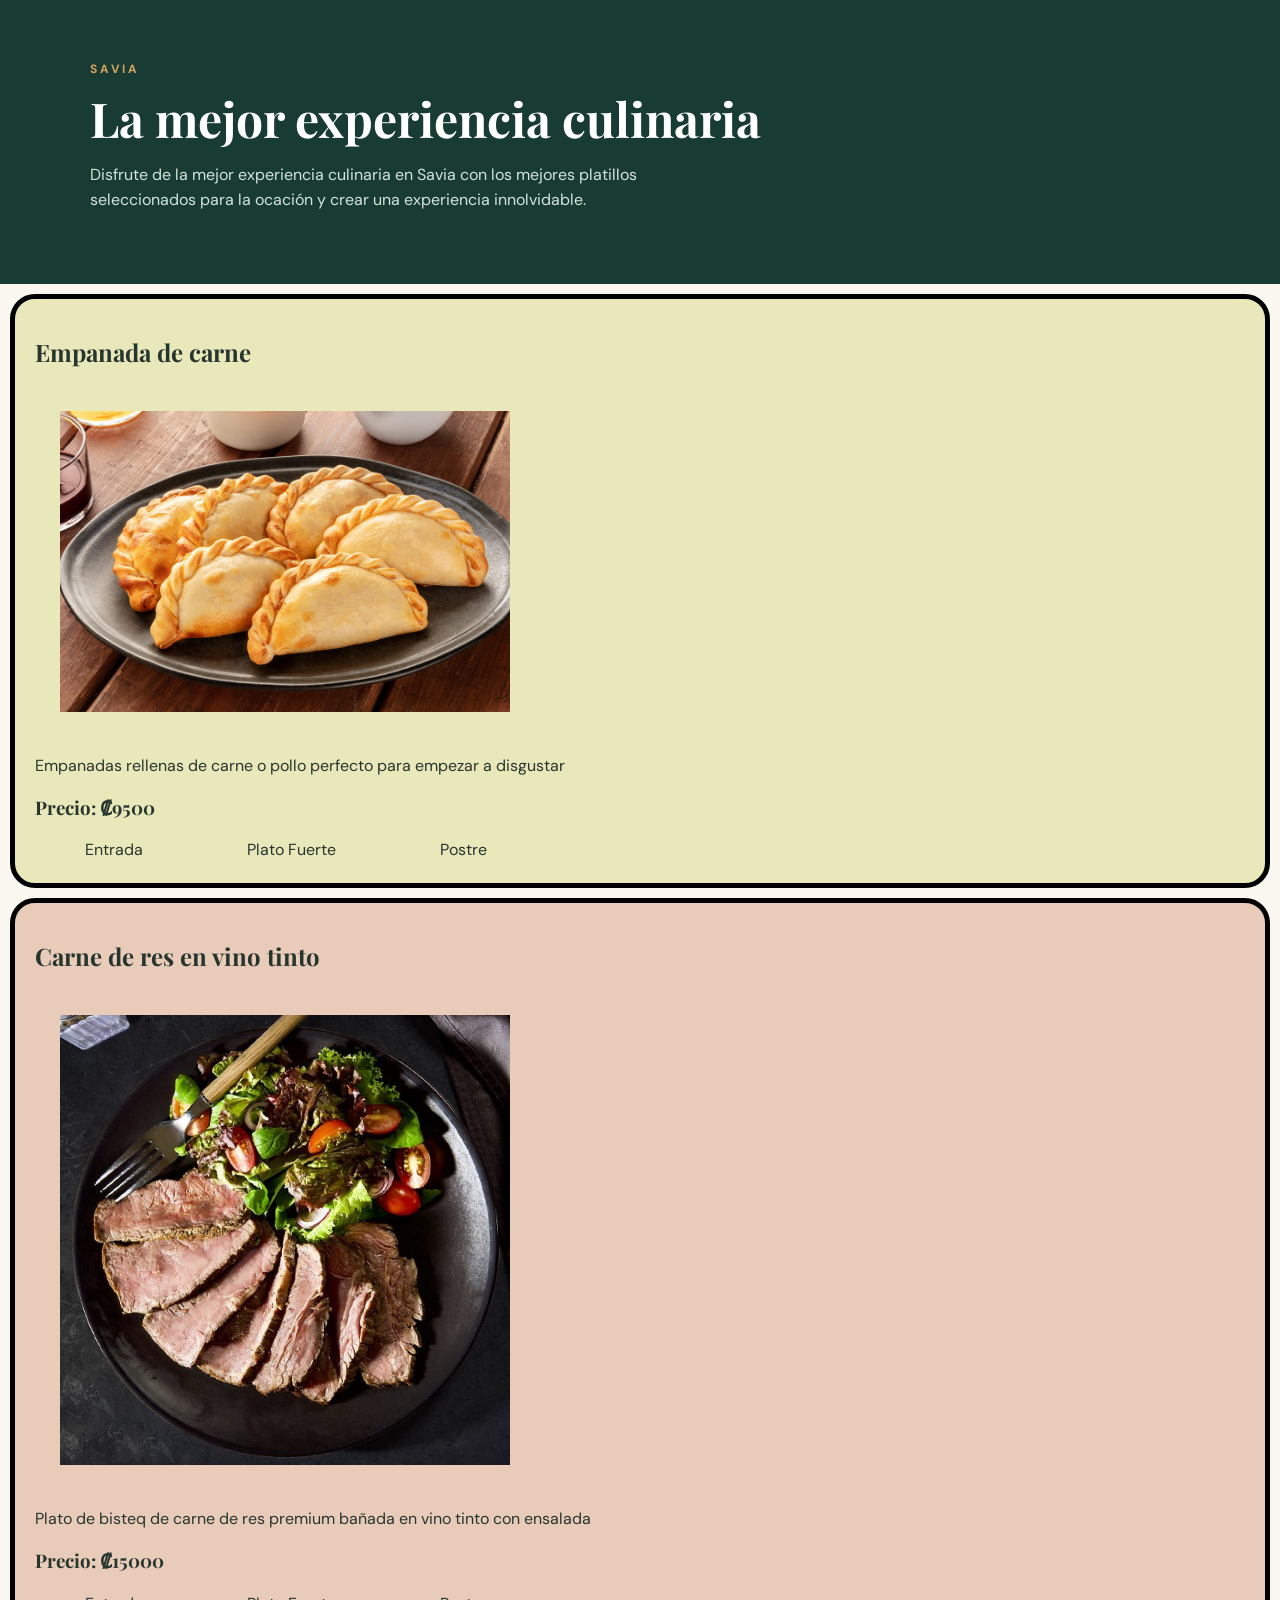
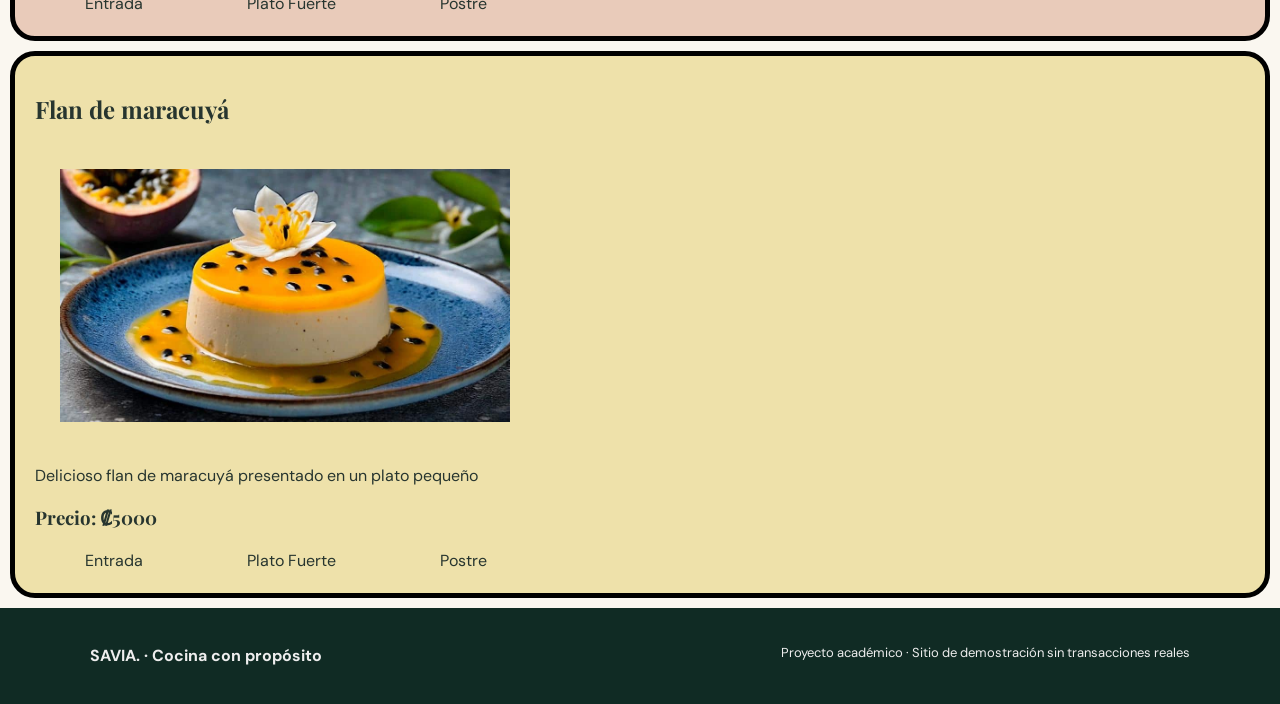
==== pages/carta.html @ cab5bf5f "incorporación feature 1" ====
<!doctype html>
<html lang="en">
  <head>
    <meta charset="UTF-8" />
    <meta name="viewport" content="width=device-width, initial-scale=1.0" />
    <title>Carta</title>
    <link href="../css/carta.css" rel="stylesheet" />
  </head>
  <main>
    <body>
      <section class="page-hero">
        <div class="container">
          <span class="eyebrow"> SAVIA </span>
          <h1>La mejor experiencia culinaria</h1>
          <p>
            Disfrute de la mejor experiencia culinaria en Savia con los mejores
            platillos seleccionados para la ocación y crear una experiencia
            innolvidable.
          </p>
        </div>
      </section>

      <div class="experiencia">
        <div class="entrada" id="entrada">
          <h2>Empanada de carne</h2>
          <img src="/images/empanada.jpg" alt="empanada" />
          <p>
            Empanadas rellenas de carne o pollo perfecto para empezar a
            disgustar
          </p>
          <h3>Precio: ₡9500</h3>
          <nav class="platos">
            <a href="#entrada">Entrada</a>
            <a href="#plato-fuerte">Plato Fuerte</a>
            <a href="#postre">Postre</a>
          </nav>
        </div>

        <div class="plato-fuerte" id="plato-fuerte">
          <h2>Carne de res en vino tinto</h2>
          <img src="/images/res.jpg" alt="carne de res" />
          <p>
            Plato de bisteq de carne de res premium bañada en vino tinto con
            ensalada
          </p>
          <h3>Precio: ₡15000</h3>
          <nav class="platos">
            <a href="#entrada">Entrada</a>
            <a href="#plato-fuerte">Plato Fuerte</a>
            <a href="#postre">Postre</a>
          </nav>
        </div>

        <div class="postre" id="postre">
          <h2>Flan de maracuyá</h2>
          <img src="/images/maracuya.jpg" alt="maracuya" />
          <p>Delicioso flan de maracuyá presentado en un plato pequeño</p>
          <h3>Precio: ₡5000</h3>
          <nav class="platos">
            <a href="#entrada">Entrada</a>
            <a href="#plato-fuerte">Plato Fuerte</a>
            <a href="#postre">Postre</a>
          </nav>
        </div>
      </div>
    </body>
  </main>
  <footer class="site-footer">
    <div class="container footer-inner">
      <strong> SAVIA. &middot; Cocina con prop&oacute;sito </strong>
      <p>
        Proyecto acad&eacute;mico &middot; Sitio de demostraci&oacute;n sin
        transacciones reales
      </p>
    </div>
  </footer>
</html>
---- css/carta.css ----
@import url("https://fonts.googleapis.com/css2?family=DM+Sans:wght@400;500;600;700&family=Playfair+Display:wght@600;700&display=swap");
:root {
  --forest: #183c33;
  --cream: #faf7f0;
  --gold: #d7a45b;
  --ink: #27352f;
  --mute: #5f6963;
}
* {
  box-sizing: border-box;
}
body {
  margin: 0;
  background: var(--cream);
  color: var(--ink);
  font-family: "DM Sans", Arial, sans-serif;
  line-height: 1.6;
}
h1,
h2,
h3 {
  font-family: "Playfair Display", Georgia, serif;
  line-height: 1.15;
}
a {
  color: inherit;
  text-decoration: none;
}
img {
  padding: 25px;
  display: block;
  max-width: 500px;
  max-height: 500px;
}

.entrada {
  background-color: #e9e8ba;
  padding: 20px;
  margin: 10px;
  border: 5px solid black;
  border-radius: 25px;
}

.plato-fuerte {
  background-color: #e9cbba;
  padding: 20px;
  margin: 10px;
  border: 5px solid black;
  border-radius: 25px;
}

.postre {
  background-color: #eee1aa;
  padding: 20px;
  margin: 10px;
  border: 5px solid black;
  border-radius: 25px;
}

.platos a {
  padding: 25px;
  margin: 25px;
}
.container {
  width: min(1100px, calc(100% - 40px));
  margin-inline: auto;
}
.site-header {
  background: #fff;
  border-bottom: 1px solid #e8e7df;
}
.nav-inner {
  display: flex;
  align-items: center;
  justify-content: space-between;
  gap: 24px;
  min-height: 78px;
}
.logo {
  font-family: Georgia, serif;
  font-size: 29px;
  font-weight: bold;
  letter-spacing: 3px;
  color: var(--forest);
}
.nav-links {
  display: flex;
  align-items: center;
  gap: 23px;
  flex-wrap: wrap;
}
.nav-links a {
  font-size: 14px;
  font-weight: 700;
}
.nav-links a:hover,
.nav-links a[aria-current="page"] {
  color: #a17034;
}
.hero {
  background: var(--forest);
  color: white;
}
.hero-grid {
  display: grid;
  grid-template-columns: 1.1fr 0.9fr;
  gap: 40px;
  align-items: center;
  min-height: 440px;
  padding-block: 55px;
}
.hero h1 {
  font-size: clamp(36px, 5vw, 65px);
  margin: 10px 0 20px;
}
.hero p {
  max-width: 540px;
  color: #dce6df;
}
.hero img {
  width: 100%;
  border-radius: 18px;
  box-shadow: 0 18px 45px #071f183d;
}
.eyebrow {
  text-transform: uppercase;
  letter-spacing: 3px;
  font-size: 12px;
  font-weight: 700;
  color: var(--gold);
}
.btn {
  display: inline-block;
  background: var(--gold);
  color: #21372d;
  padding: 12px 25px;
  border-radius: 4px;
  font-weight: 700;
  margin-top: 10px;
}
.btn:hover {
  filter: brightness(0.93);
}
.section {
  padding-block: 68px;
}
.section h2 {
  font-size: 36px;
  margin: 0 0 15px;
}
.muted {
  color: var(--mute);
}
.feature-layout {
  display: flex;
  gap: 24px;
  margin-top: 30px;
}
.tile {
  background: white;
  border-radius: 14px;
  overflow: hidden;
  box-shadow: 0 5px 25px #173b2d13;
  flex: 1;
}
.tile img {
  height: 190px;
  width: 100%;
  object-fit: cover;
}
.tile-copy {
  padding: 23px;
}
.tile h3 {
  font-size: 24px;
  margin: 0 0 10px;
}
.tile p {
  margin: 0;
}
.statement {
  background: #ecf1e9;
  padding: 26px;
  border-left: 5px solid var(--gold);
  border-radius: 5px;
  margin-top: 38px;
}
.statement p {
  margin: 0;
}
.statement-title {
  font-size: 19px;
  font-weight: 700;
  color: var(--forest);
}
.section-heading {
  max-width: 690px;
}
.site-footer {
  background: #102b24;
  color: #eee;
  padding: 35px 0;
}
.footer-inner {
  display: flex;
  justify-content: space-between;
  gap: 20px;
  flex-wrap: wrap;
}
.footer-inner p {
  margin: 0;
  font-size: 13px;
}
.page-hero {
  background: var(--forest);
  color: white;
  padding: 55px 0;
}
.page-hero h1 {
  font-size: 48px;
  margin: 10px 0;
}
.page-hero p {
  max-width: 650px;
  color: #d5e4db;
}
.page-grid {
  display: grid;
  grid-template-columns: repeat(3, minmax(0, 1fr));
  gap: 24px;
  margin-top: 28px;
}
.page-grid .tile img {
  height: 185px;
}
.cta {
  padding: 22px;
  margin-top: 30px;
  background: #edf1ea;
  border-radius: 10px;
  font-weight: 600;
}

@media (max-width: 375px) {
  .nav-inner {
    flex-direction: row;
  }
  .nav-links {
    flex-wrap: nowrap;
  }
}
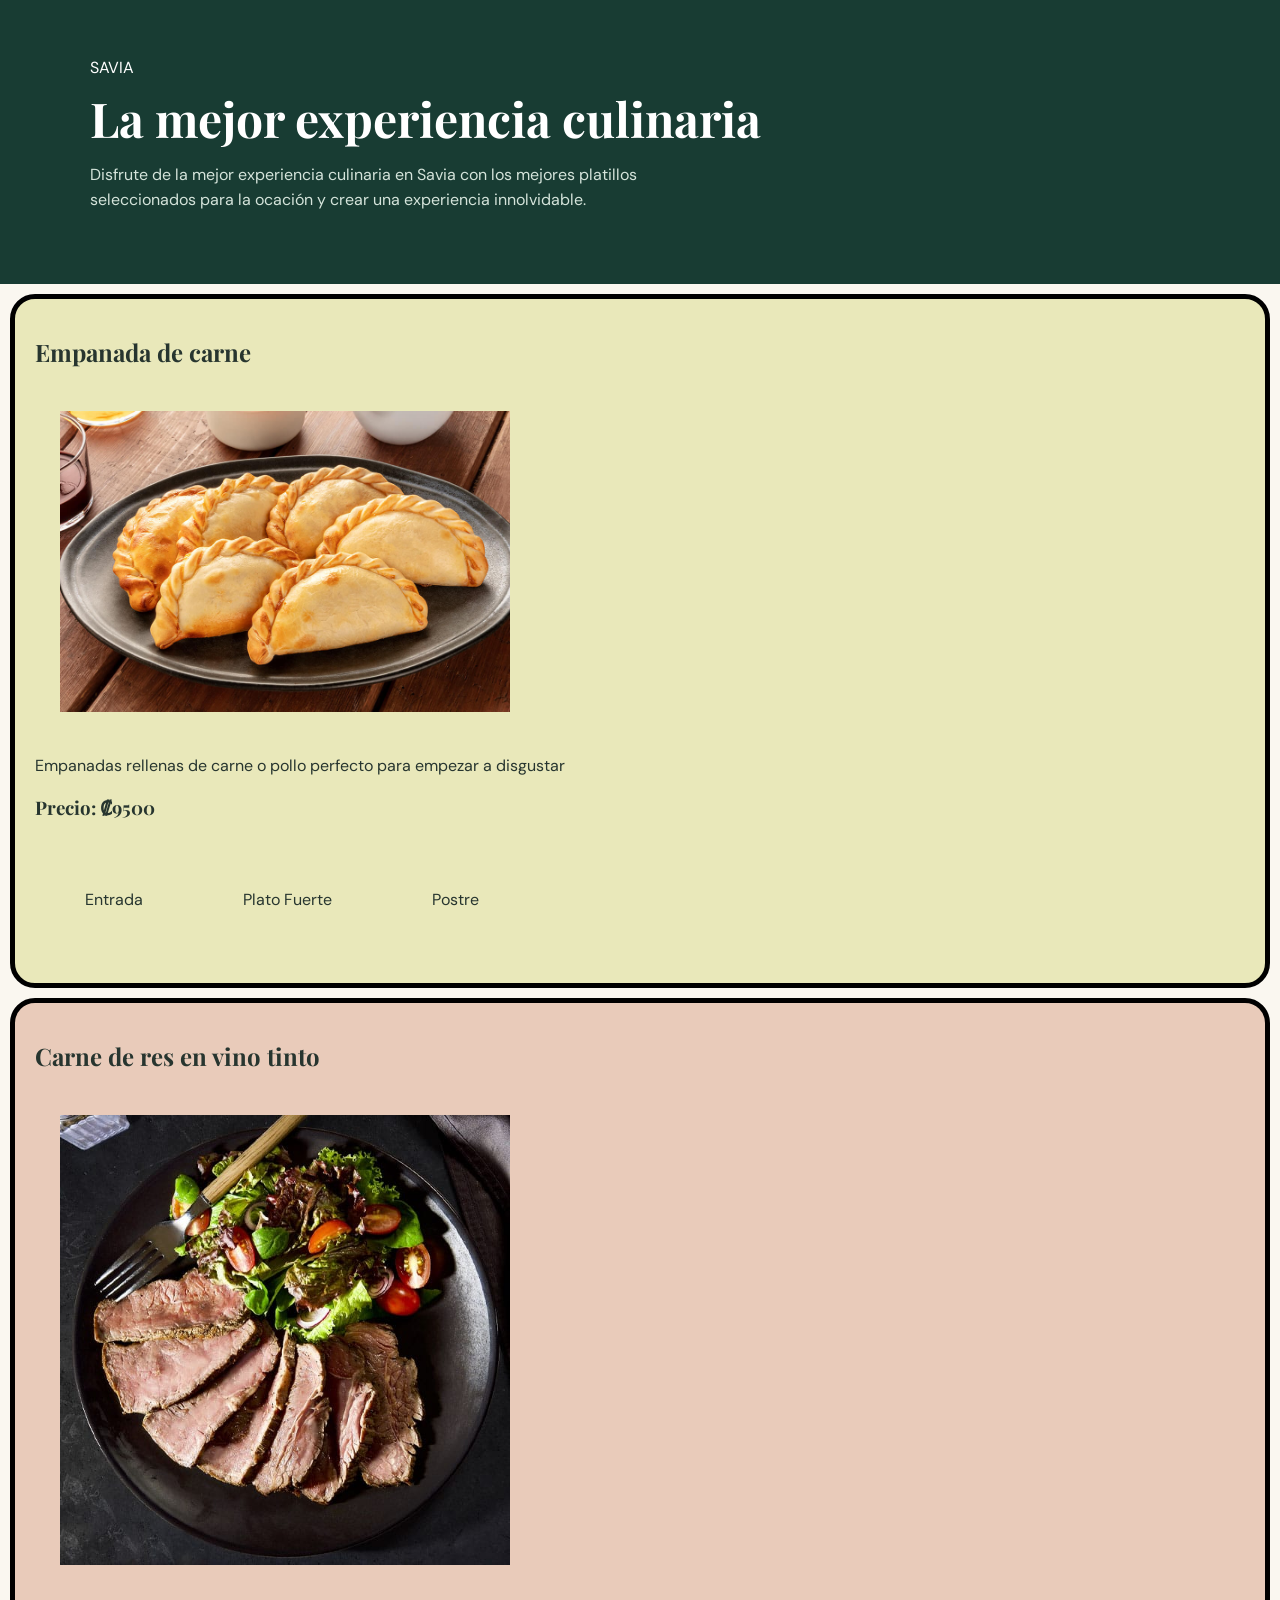
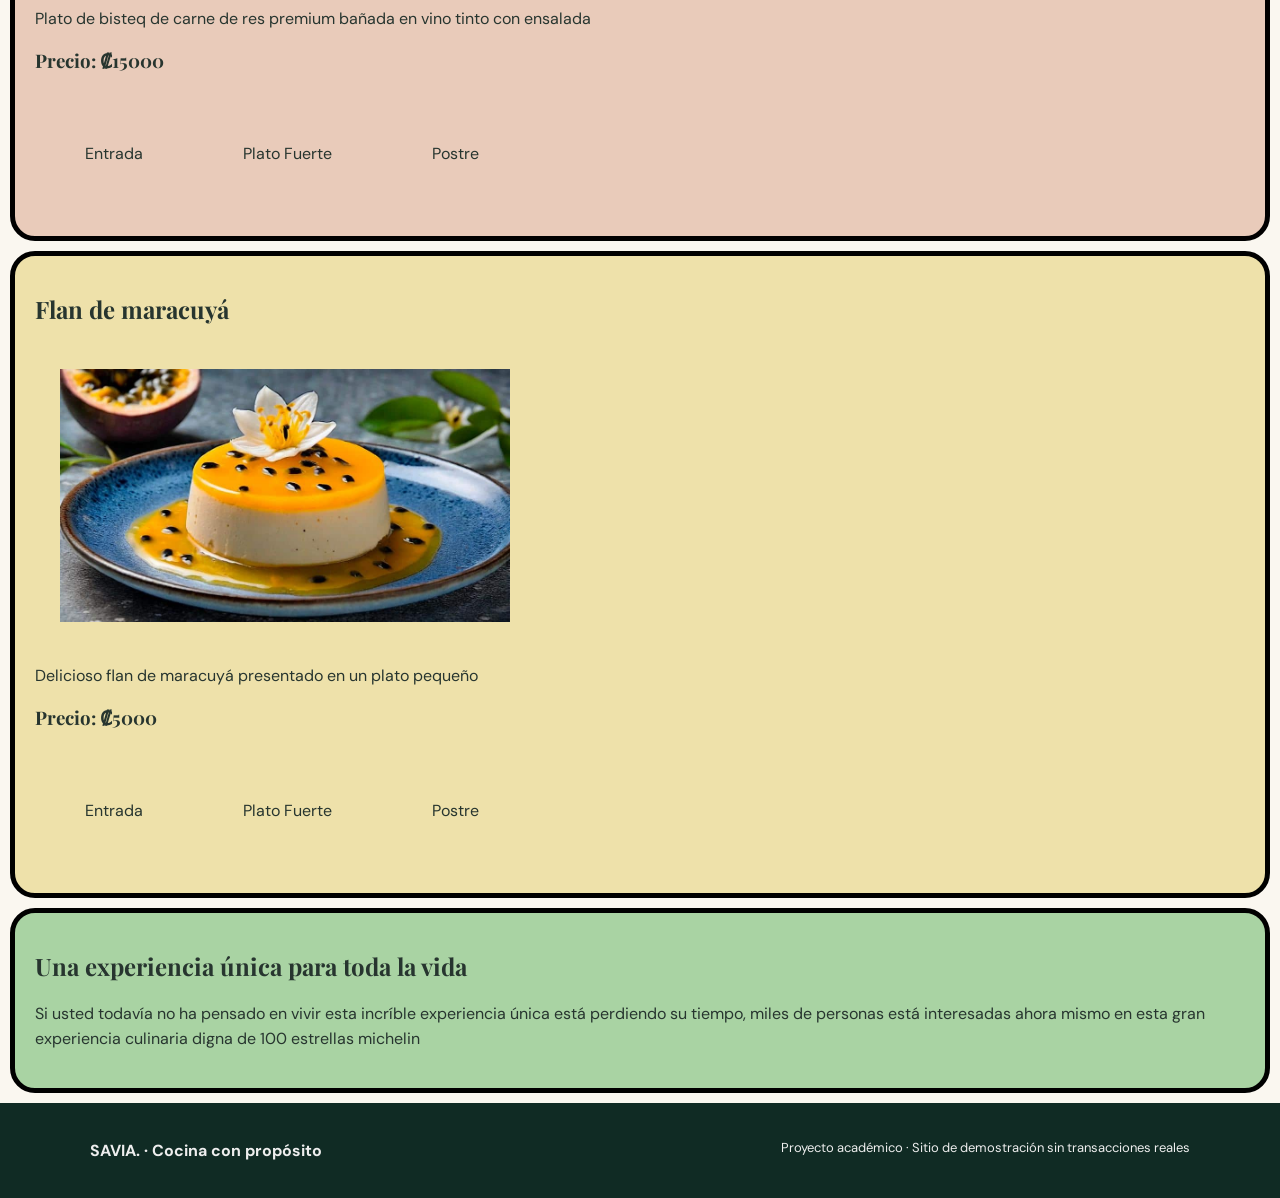
==== commit efe6e0ae: "Retoques finales del feature 1" ====
--- a/pages/carta.html
+++ b/pages/carta.html
@@ -62,6 +62,11 @@
             <a href="#postre">Postre</a>
           </nav>
         </div>
+
+        <div class="final">
+          <h2>Una experiencia única para toda la vida</h2>
+          <p>Si usted todavía no ha pensado en vivir esta incríble experiencia única está perdiendo su tiempo, miles de personas está interesadas ahora mismo en esta gran experiencia culinaria digna de 100 estrellas michelin</p>
+        </div>
       </div>
     </body>
   </main>
--- a/css/carta.css
+++ b/css/carta.css
@@ -56,10 +56,27 @@
   border: 5px solid black;
   border-radius: 25px;
 }
+.experiencia img{
+  width: 100%;
+  height: auto;
+  object-fit: cover;
+}
+
+.platos {
+  display: flex;
+  flex-wrap: wrap;
+}
 
 .platos a {
   padding: 25px;
   margin: 25px;
+}
+.final {
+  background-color: #a9d3a3;
+  padding: 20px;
+  margin: 10px;
+  border: 5px solid black;
+  border-radius: 25px;
 }
 .container {
   width: min(1100px, calc(100% - 40px));
@@ -96,105 +113,6 @@
 .nav-links a:hover,
 .nav-links a[aria-current="page"] {
   color: #a17034;
-}
-.hero {
-  background: var(--forest);
-  color: white;
-}
-.hero-grid {
-  display: grid;
-  grid-template-columns: 1.1fr 0.9fr;
-  gap: 40px;
-  align-items: center;
-  min-height: 440px;
-  padding-block: 55px;
-}
-.hero h1 {
-  font-size: clamp(36px, 5vw, 65px);
-  margin: 10px 0 20px;
-}
-.hero p {
-  max-width: 540px;
-  color: #dce6df;
-}
-.hero img {
-  width: 100%;
-  border-radius: 18px;
-  box-shadow: 0 18px 45px #071f183d;
-}
-.eyebrow {
-  text-transform: uppercase;
-  letter-spacing: 3px;
-  font-size: 12px;
-  font-weight: 700;
-  color: var(--gold);
-}
-.btn {
-  display: inline-block;
-  background: var(--gold);
-  color: #21372d;
-  padding: 12px 25px;
-  border-radius: 4px;
-  font-weight: 700;
-  margin-top: 10px;
-}
-.btn:hover {
-  filter: brightness(0.93);
-}
-.section {
-  padding-block: 68px;
-}
-.section h2 {
-  font-size: 36px;
-  margin: 0 0 15px;
-}
-.muted {
-  color: var(--mute);
-}
-.feature-layout {
-  display: flex;
-  gap: 24px;
-  margin-top: 30px;
-}
-.tile {
-  background: white;
-  border-radius: 14px;
-  overflow: hidden;
-  box-shadow: 0 5px 25px #173b2d13;
-  flex: 1;
-}
-.tile img {
-  height: 190px;
-  width: 100%;
-  object-fit: cover;
-}
-.tile-copy {
-  padding: 23px;
-}
-.tile h3 {
-  font-size: 24px;
-  margin: 0 0 10px;
-}
-.tile p {
-  margin: 0;
-}
-.statement {
-  background: #ecf1e9;
-  padding: 26px;
-  border-left: 5px solid var(--gold);
-  border-radius: 5px;
-  margin-top: 38px;
-}
-.statement p {
-  margin: 0;
-}
-.statement-title {
-  font-size: 19px;
-  font-weight: 700;
-  color: var(--forest);
-}
-.section-heading {
-  max-width: 690px;
 }
 .site-footer {
   background: #102b24;
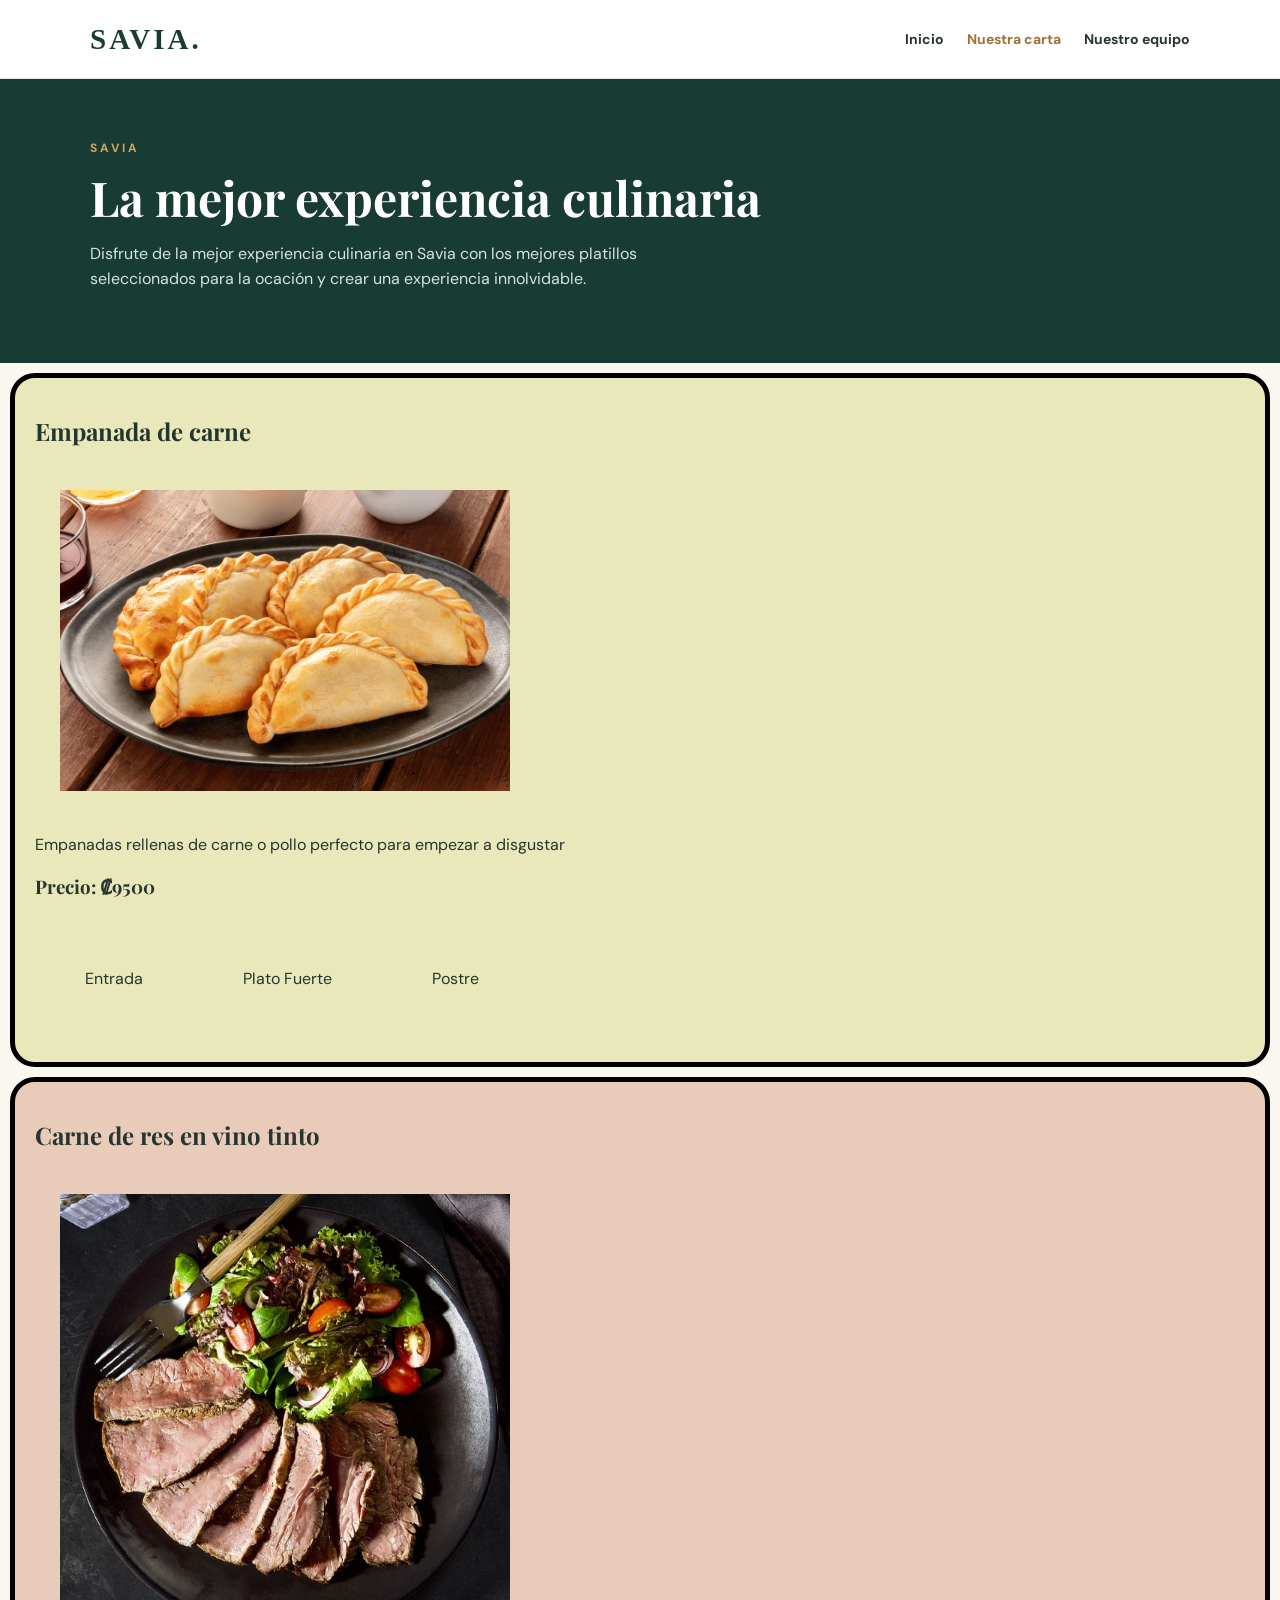
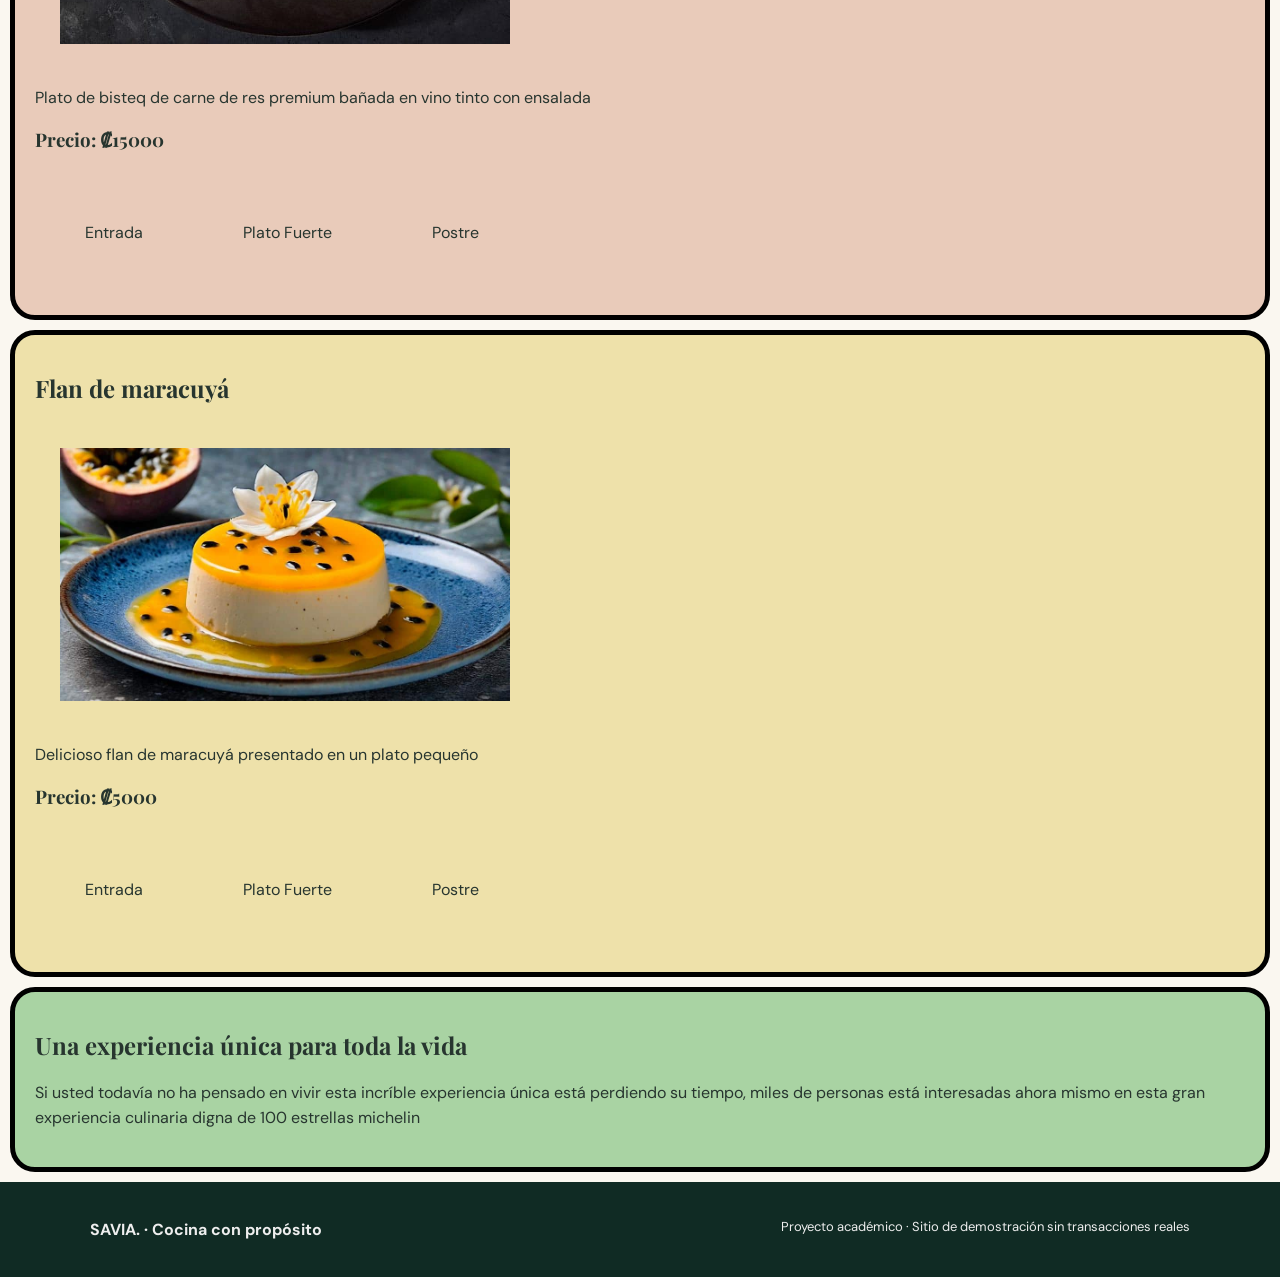
==== commit 054a466c: "ajustes de direcciones de carta" ====
--- a/pages/carta.html
+++ b/pages/carta.html
@@ -4,10 +4,22 @@
     <meta charset="UTF-8" />
     <meta name="viewport" content="width=device-width, initial-scale=1.0" />
     <title>Carta</title>
+    <link href="../css/styles.css" rel="stylesheet" />
     <link href="../css/carta.css" rel="stylesheet" />
   </head>
   <main>
     <body>
+      <header class="site-header">
+        <div class="container nav-inner">
+          <a class="logo" href="../index.html"> SAVIA. </a>
+          <nav aria-label="Navegaci&oacute;n principal" class="nav-links">
+            <a href="../index.html"> Inicio </a>
+            <a class="nav-contact" aria-current="page" href="carta.html"> Nuestra carta </a>
+            <a class="nav-contact" href="equipo.html"> Nuestro equipo </a>
+          </nav>
+        </div>
+      </header>
+
       <section class="page-hero">
         <div class="container">
           <span class="eyebrow"> SAVIA </span>
@@ -79,4 +91,4 @@
       </p>
     </div>
   </footer>
-</html>
+</html>
--- a/css/styles.css
+++ b/css/styles.css
@@ -0,0 +1,258 @@
+@import url("https://fonts.googleapis.com/css2?family=DM+Sans:wght@400;500;600;700&family=Playfair+Display:wght@600;700&display=swap");
+:root {
+  --forest: #183c33;
+  --cream: #faf7f0;
+  --gold: #d7a45b;
+  --ink: #27352f;
+  --mute: #5f6963;
+}
+* {
+  box-sizing: border-box;
+}
+body {
+  margin: 0;
+  background: var(--cream);
+  color: var(--ink);
+  font-family: "DM Sans", Arial, sans-serif;
+  line-height: 1.6;
+}
+h1,
+h2,
+h3 {
+  font-family: "Playfair Display", Georgia, serif;
+  line-height: 1.15;
+}
+a {
+  color: inherit;
+  text-decoration: none;
+}
+.experiencia .title img{
+  width: 100%;
+  height: auto;
+  object-fit: cover;
+}
+img {
+  display: block;
+  max-width: 100%;
+}
+.container {
+  width: min(1100px, calc(100% - 40px));
+  margin-inline: auto;
+}
+.site-header {
+  background: #fff;
+  border-bottom: 1px solid #e8e7df;
+}
+.nav-inner {
+  display: flex;
+  align-items: center;
+  justify-content: space-between;
+  gap: 24px;
+  min-height: 78px;
+}
+.logo {
+  font-family: Georgia, serif;
+  font-size: 29px;
+  font-weight: bold;
+  letter-spacing: 3px;
+  color: var(--forest);
+}
+.nav-links {
+  display: flex;
+  align-items: center;
+  gap: 23px;
+  flex-wrap: wrap;
+}
+.nav-links a {
+  font-size: 14px;
+  font-weight: 700;
+}
+.nav-links a:hover,
+.nav-links a[aria-current="page"] {
+  color: #a17034;
+}
+.hero {
+  background: var(--forest);
+  color: white;
+}
+.hero-grid {
+  display: grid;
+  grid-template-columns: 1.1fr 0.9fr;
+  gap: 40px;
+  align-items: center;
+  min-height: 440px;
+  padding-block: 55px;
+}
+.hero h1 {
+  font-size: clamp(36px, 5vw, 65px);
+  margin: 10px 0 20px;
+}
+.hero p {
+  max-width: 540px;
+  color: #dce6df;
+}
+.hero img {
+  width: 100%;
+  border-radius: 18px;
+  box-shadow: 0 18px 45px #071f183d;
+}
+.eyebrow {
+  text-transform: uppercase;
+  letter-spacing: 3px;
+  font-size: 12px;
+  font-weight: 700;
+  color: var(--gold);
+}
+.btn {
+  display: inline-block;
+  background: var(--gold);
+  color: #21372d;
+  padding: 12px 25px;
+  border-radius: 4px;
+  font-weight: 700;
+  margin-top: 10px;
+}
+.btn:hover {
+  filter: brightness(0.93);
+}
+.section {
+  padding-block: 68px;
+}
+.section h2 {
+  font-size: 36px;
+  margin: 0 0 15px;
+}
+.muted {
+  color: var(--mute);
+}
+.feature-layout {
+  display: flex;
+  gap: 24px;
+  margin-top: 30px;
+}
+.tile {
+  background: white;
+  border-radius: 14px;
+  overflow: hidden;
+  box-shadow: 0 5px 25px #173b2d13;
+  flex: 1;
+}
+.tile img {
+  height: 190px;
+  width: 100%;
+  object-fit: cover;
+}
+.tile-copy {
+  padding: 23px;
+}
+.tile h3 {
+  font-size: 24px;
+  margin: 0 0 10px;
+}
+.tile p {
+  margin: 0;
+}
+.statement {
+  background: #ecf1e9;
+  padding: 26px;
+  border-left: 5px solid var(--gold);
+  border-radius: 5px;
+  margin-top: 38px;
+}
+.statement p {
+  margin: 0;
+}
+.statement-title {
+  font-size: 19px;
+  font-weight: 700;
+  color: var(--forest);
+}
+.section-heading {
+  max-width: 690px;
+}
+.site-footer {
+  background: #102b24;
+  color: #eee;
+  padding: 35px 0;
+}
+.footer-inner {
+  display: flex;
+  justify-content: space-between;
+  gap: 20px;
+  flex-wrap: wrap;
+}
+.footer-inner p {
+  margin: 0;
+  font-size: 13px;
+}
+.page-hero {
+  background: var(--forest);
+  color: white;
+  padding: 55px 0;
+}
+.page-hero h1 {
+  font-size: 48px;
+  margin: 10px 0;
+}
+.page-hero p {
+  max-width: 650px;
+  color: #d5e4db;
+}
+.page-grid {
+  display: grid;
+  grid-template-columns: repeat(3, minmax(0, 1fr));
+  gap: 24px;
+  margin-top: 28px;
+}
+.page-grid .tile img {
+  height: 185px;
+}
+.cta {
+  padding: 22px;
+  margin-top: 30px;
+  background: #edf1ea;
+  border-radius: 10px;
+  font-weight: 600;
+}
+@media (max-width: 760px) {
+  .nav-inner {
+    align-items: flex-start;
+    flex-direction: column;
+    padding-block: 18px;
+  }
+  .nav-links {
+    gap: 12px;
+  }
+  .hero-grid {
+    grid-template-columns: 1fr;
+  }
+  .feature-layout {
+    display: flex;
+    flex-direction: column;
+  }
+  .page-grid {
+    display: grid;
+    grid-template-columns: 1fr;
+  }
+  .hero h1 {
+    font-size: 39px;
+  }
+  .page-hero h1 {
+    font-size: 37px;
+  }
+}
+.card-highlight {
+  border: 2px solid #d7a45b;
+}
+
+#hero-action {
+  background: #bd4d58;
+}
+@media (max-width: 375px) {
+  .nav-inner {
+    flex-direction: row;
+  }
+  .nav-links {
+    flex-wrap: nowrap;
+  }
+}
